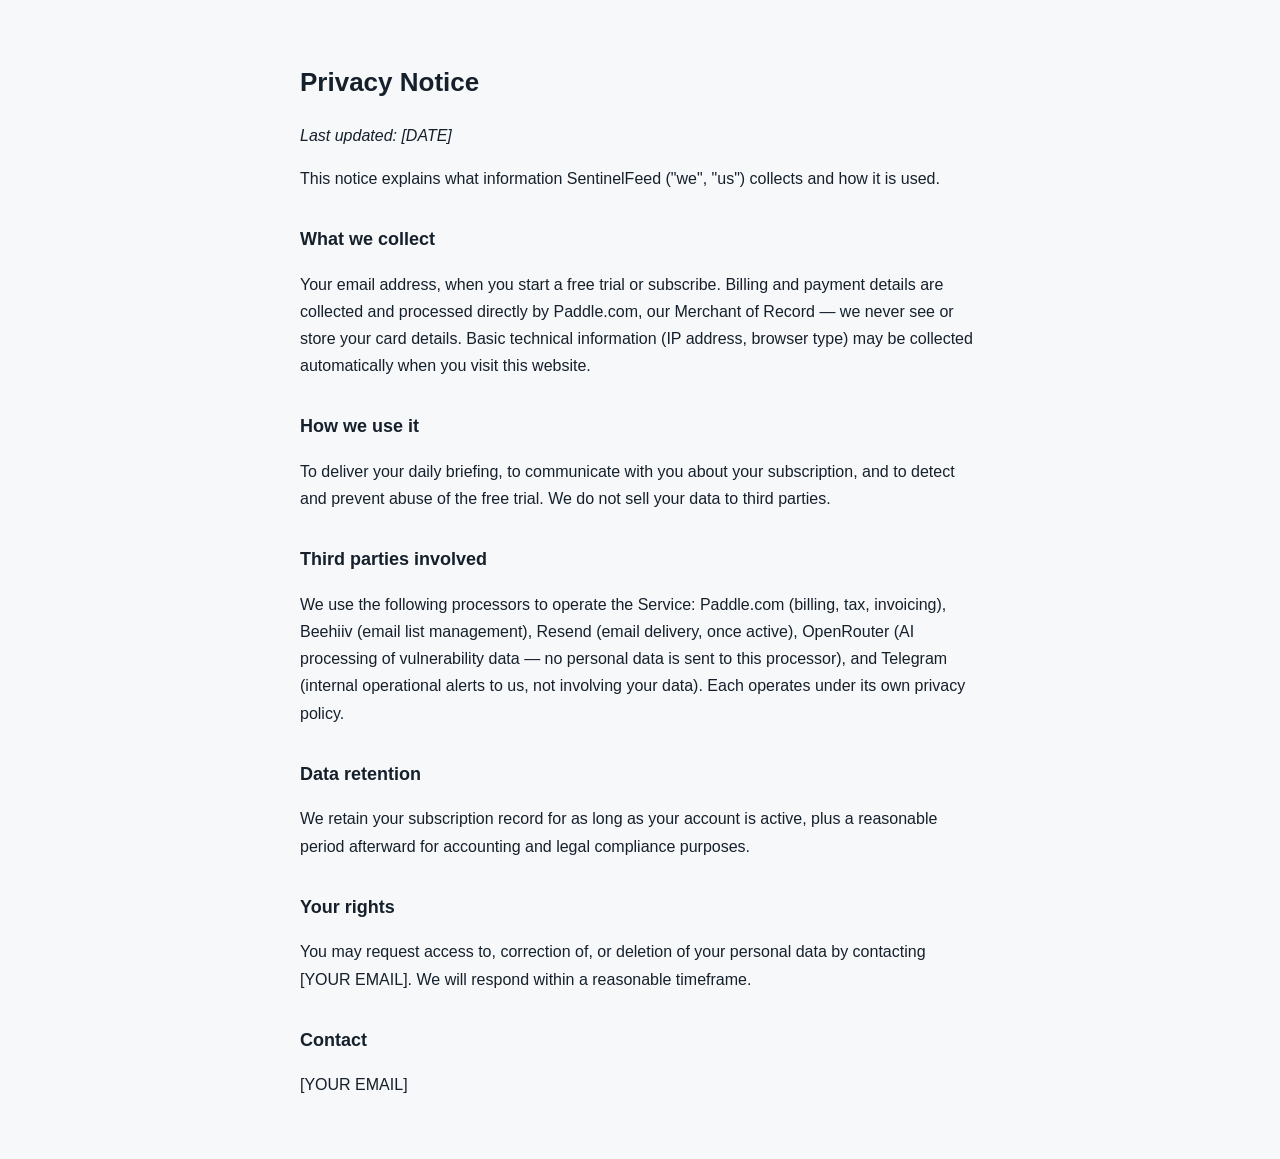
==== privacy.html @ 5632d285 "Add files via upload" ====
<!DOCTYPE html>
<html lang="en">
<head>
<meta charset="UTF-8">
<meta name="viewport" content="width=device-width, initial-scale=1.0">
<title>Privacy Notice — SentinelFeed</title>
<style>
  body { max-width: 680px; margin: 60px auto; padding: 0 24px; font-family: -apple-system, sans-serif; line-height: 1.7; color: #16202B; background: #F7F8FA; }
  h1 { font-size: 26px; }
  h2 { font-size: 18px; margin-top: 32px; }
</style>
</head>
<body>
<h1>Privacy Notice</h1>
<p><em>Last updated: [DATE]</em></p>

<p>This notice explains what information SentinelFeed ("we", "us") collects and how it is used.</p>

<h2>What we collect</h2>
<p>Your email address, when you start a free trial or subscribe. Billing and payment details are collected and processed directly by Paddle.com, our Merchant of Record — we never see or store your card details. Basic technical information (IP address, browser type) may be collected automatically when you visit this website.</p>

<h2>How we use it</h2>
<p>To deliver your daily briefing, to communicate with you about your subscription, and to detect and prevent abuse of the free trial. We do not sell your data to third parties.</p>

<h2>Third parties involved</h2>
<p>We use the following processors to operate the Service: Paddle.com (billing, tax, invoicing), Beehiiv (email list management), Resend (email delivery, once active), OpenRouter (AI processing of vulnerability data — no personal data is sent to this processor), and Telegram (internal operational alerts to us, not involving your data). Each operates under its own privacy policy.</p>

<h2>Data retention</h2>
<p>We retain your subscription record for as long as your account is active, plus a reasonable period afterward for accounting and legal compliance purposes.</p>

<h2>Your rights</h2>
<p>You may request access to, correction of, or deletion of your personal data by contacting [YOUR EMAIL]. We will respond within a reasonable timeframe.</p>

<h2>Contact</h2>
<p>[YOUR EMAIL]</p>
</body>
</html>
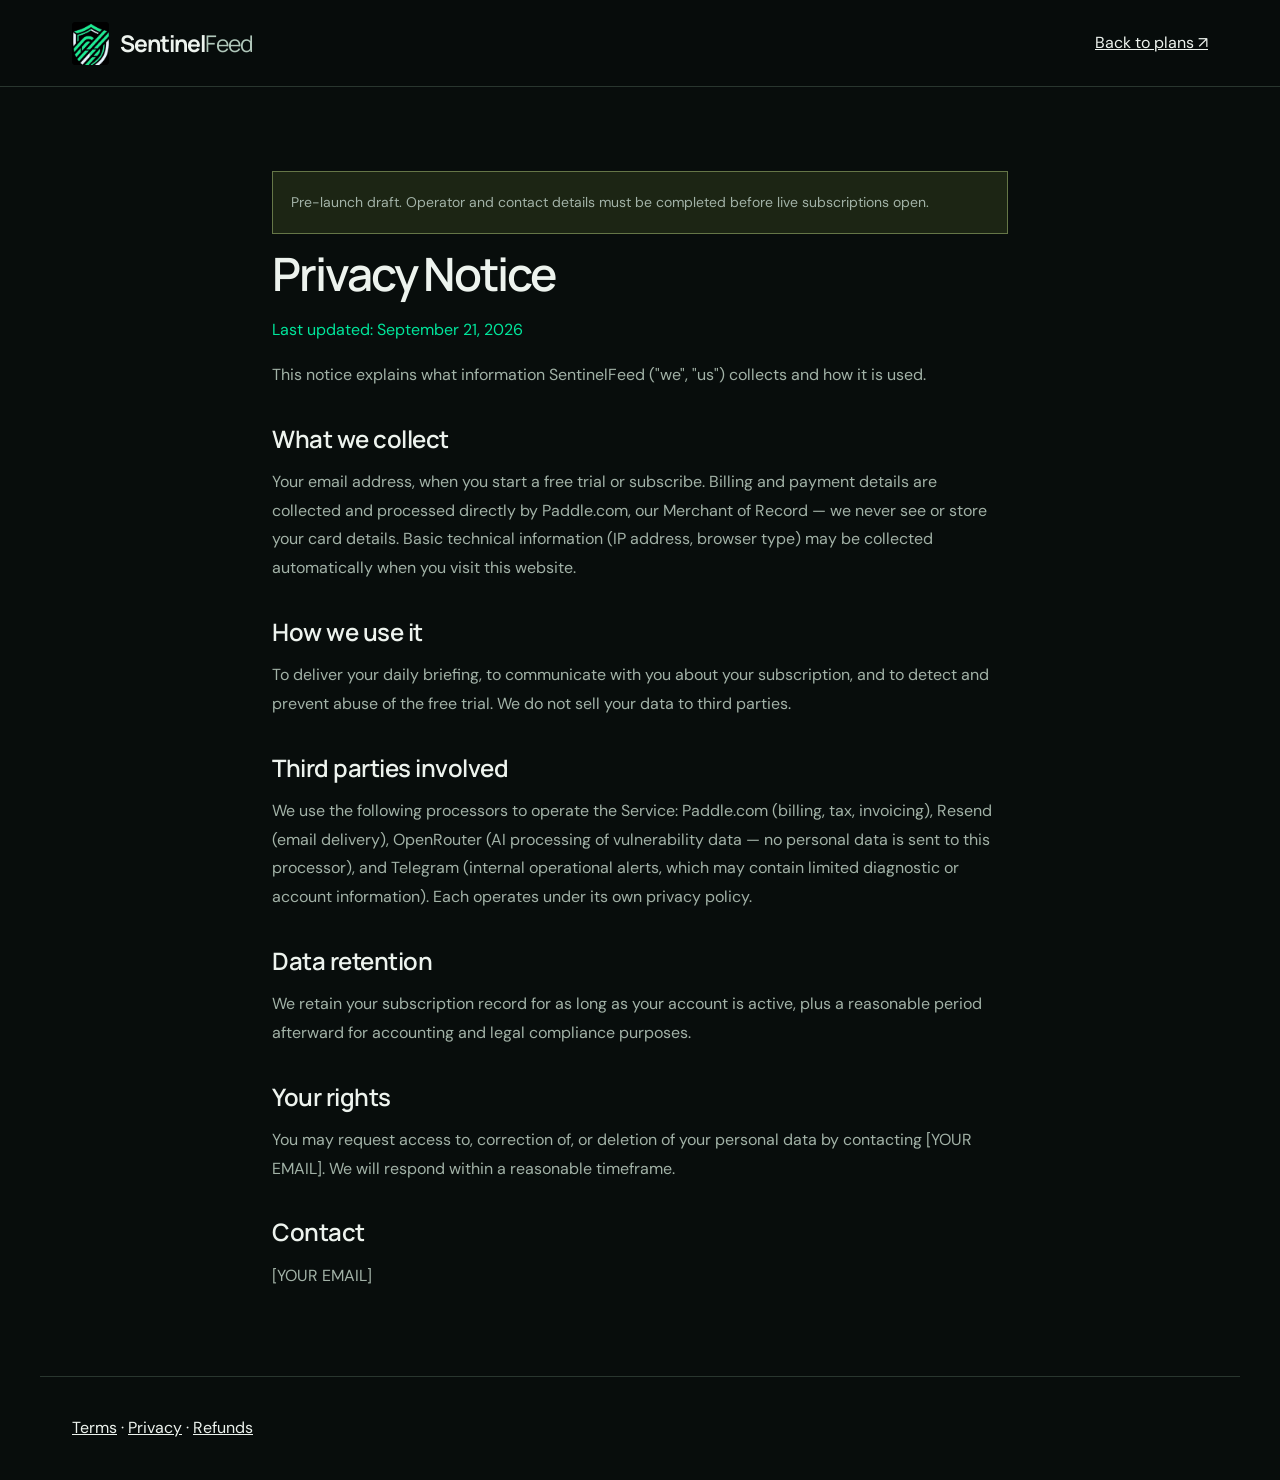
==== commit 77f2fb11: "feat: redesign SentinelFeed with supplied branding and transparent purchase flow" ====
--- a/privacy.html
+++ b/privacy.html
@@ -4,15 +4,11 @@
 <meta charset="UTF-8">
 <meta name="viewport" content="width=device-width, initial-scale=1.0">
 <title>Privacy Notice — SentinelFeed</title>
-<style>
-  body { max-width: 680px; margin: 60px auto; padding: 0 24px; font-family: -apple-system, sans-serif; line-height: 1.7; color: #16202B; background: #F7F8FA; }
-  h1 { font-size: 26px; }
-  h2 { font-size: 18px; margin-top: 32px; }
-</style>
+<link rel="stylesheet" href="styles.css">
 </head>
-<body>
+<body><header class="navigation"><div class="wrap nav-inner"><a class="brand" href="./"><span class="brand-icon"><img src="assets/logo-original.jpg" alt=""></span>Sentinel<span>Feed</span></a><a href="./#pricing">Back to plans ↗</a></div></header><main class="wrap legal"><p class="notice">Pre-launch draft. Operator and contact details must be completed before live subscriptions open.</p>
 <h1>Privacy Notice</h1>
-<p><em>Last updated: [DATE]</em></p>
+<p><em>Last updated: September 21, 2026</em></p>
 
 <p>This notice explains what information SentinelFeed ("we", "us") collects and how it is used.</p>
 
@@ -23,7 +19,7 @@
 <p>To deliver your daily briefing, to communicate with you about your subscription, and to detect and prevent abuse of the free trial. We do not sell your data to third parties.</p>
 
 <h2>Third parties involved</h2>
-<p>We use the following processors to operate the Service: Paddle.com (billing, tax, invoicing), Beehiiv (email list management), Resend (email delivery, once active), OpenRouter (AI processing of vulnerability data — no personal data is sent to this processor), and Telegram (internal operational alerts to us, not involving your data). Each operates under its own privacy policy.</p>
+<p>We use the following processors to operate the Service: Paddle.com (billing, tax, invoicing), Resend (email delivery), OpenRouter (AI processing of vulnerability data — no personal data is sent to this processor), and Telegram (internal operational alerts, which may contain limited diagnostic or account information). Each operates under its own privacy policy.</p>
 
 <h2>Data retention</h2>
 <p>We retain your subscription record for as long as your account is active, plus a reasonable period afterward for accounting and legal compliance purposes.</p>
@@ -33,5 +29,5 @@
 
 <h2>Contact</h2>
 <p>[YOUR EMAIL]</p>
-</body>
+</main><footer class="wrap"><nav aria-label="Legal pages"><a href="terms.html">Terms</a> · <a href="privacy.html">Privacy</a> · <a href="refund.html">Refunds</a></nav></footer></body>
 </html>
--- a/styles.css
+++ b/styles.css
@@ -0,0 +1,5 @@
+@import url('https://fonts.googleapis.com/css2?family=DM+Sans:wght@400;450;500;600;650;700&family=Manrope:wght@400;500;600;650;700;800&display=swap');
+:root{--bg:#080d0c;--panel:#101916;--line:#29362f;--ink:#edf3ee;--muted:#a2b2a7;--accent:#00e59b;--max:1200px;color-scheme:dark}*{box-sizing:border-box}html{scroll-behavior:smooth;scroll-padding-top:100px}body{margin:0;background:var(--bg);color:var(--ink);font:16px/1.65 'DM Sans',sans-serif}a{color:inherit}button{font:inherit;cursor:pointer}a,button{touch-action:manipulation}a:focus-visible,button:focus-visible,summary:focus-visible{outline:3px solid var(--accent);outline-offset:5px}.wrap{max-width:var(--max);margin:auto;padding-inline:32px}p{color:var(--muted)}h1,h2,h3{font-family:Manrope,sans-serif;line-height:1.13;letter-spacing:-.045em;margin:0;font-weight:600}h1{font-size:clamp(42px,4.7vw,68px)}h2{font-size:clamp(32px,3.5vw,48px)}h3{font-size:26px}em{font-style:normal;color:var(--accent)}.eyebrow{font:600 10px/1.6 'DM Sans',sans-serif;letter-spacing:.17em;color:var(--accent);margin:0 0 24px}.skip{position:absolute;left:20px;top:-100px;z-index:99;padding:12px;background:var(--accent);color:#001c12}.skip:focus{top:10px}.preview-notice{text-align:center;padding:8px 20px;background:#17271e;color:#c2e1c9;font-size:10px;letter-spacing:.12em}.preview-notice span{letter-spacing:0;margin-left:12px}.navigation{background:#080d0cf2;position:sticky;top:0;z-index:10;border-bottom:1px solid var(--line);backdrop-filter:blur(12px)}.nav-inner{height:86px;display:flex;justify-content:space-between;align-items:center;gap:24px}.brand{display:flex;align-items:center;font:bold 23px Manrope,sans-serif;letter-spacing:-1px;text-decoration:none;gap:0;white-space:nowrap}.brand>span:last-child{font-weight:400;color:#b0c7ba}.brand-icon{display:block;position:relative;overflow:hidden;width:37px;height:43px;background:#000;margin-right:11px;border-radius:4px}.brand-icon img{position:absolute;width:144px;max-width:none;height:81px;left:-53px;top:-15px}.navigation nav{display:flex;gap:30px;align-items:center}.navigation nav>a:not(.button){font-size:13px;text-decoration:none;color:var(--muted)}.button{display:inline-flex;align-items:center;justify-content:center;gap:26px;background:var(--accent);color:#002317;font-weight:700;font-size:14px;line-height:1.4;border:1px solid transparent;border-radius:4px;padding:17px 22px;text-decoration:none;transition:background .2s,transform .2s}.button:hover{background:#59f5bf;transform:translateY(-2px)}.button.small{padding:12px 18px;font-size:12px}.button.secondary{border-color:#3d5347;background:transparent;color:var(--ink)}.button.secondary:hover{background:#1a2c22}.menu-toggle{display:none}.hero{display:grid;grid-template-columns:1.15fr 1fr;gap:70px;padding-block:85px 95px;align-items:center}.hero .eyebrow i,.status-dot,.visual-top i{display:inline-block;width:6px;height:6px;background:var(--accent);border-radius:50%;margin-right:8px}.lead{font-size:17px;max-width:480px;margin:27px 0}.actions{display:flex;gap:24px;align-items:center;margin-top:34px}.text-link{font-size:13px;text-decoration:none;border-bottom:1px solid #5f7266;padding:8px 0;white-space:nowrap}.text-link span{margin-left:15px}.micro{font-size:11px;margin-top:23px}.brief-visual{background:linear-gradient(145deg,#14251c,#0d1511);border:1px solid #355443;border-radius:10px;box-shadow:0 30px 90px #0008;position:relative;overflow:hidden}.visual-top{padding:18px;border-bottom:1px solid #293c30;display:flex;justify-content:space-between;gap:14px;font-size:8px;letter-spacing:.12em;color:#acc5b2}.visual-title{padding:29px 28px 0}.visual-title .eyebrow{font-size:8px;margin-bottom:13px}.visual-title h2{font-size:31px;letter-spacing:-.04em}.wave{height:103px;padding:12px 28px;display:flex;gap:4px;align-items:center}.wave b{height:var(--height);flex:1;background:linear-gradient(#00e59b,#176143);border-radius:5px;min-width:1px}.visual-meta{font-size:8px;letter-spacing:.14em;color:#8fa897;display:flex;justify-content:space-between;margin:0 28px 20px}.signal-row{margin-inline:22px;padding:16px 6px;display:flex;gap:15px;align-items:center;border-top:1px solid var(--line)}.signal-icon{font-size:11px;color:var(--accent);border:1px solid #355b45;border-radius:50%;width:30px;height:30px;display:grid;place-items:center}.signal-row strong{font-size:13px;font-weight:500}.signal-row small{display:block;color:#93a999;font-size:11px}.signal-row>span:last-child{margin-left:auto;color:#739481}.visual-bottom{border-top:1px solid var(--line);padding:16px 26px;font-size:9px;color:#9fb5a6;background:#0a130e}.source-strip{border-block:1px solid var(--line);background:#0c1310}.source-strip>.wrap{display:grid;grid-template-columns:1.3fr 1fr 1fr 1fr;align-items:center;padding-block:28px;gap:32px}.source-strip .eyebrow{font-size:9px;color:#8fa194;margin:0;max-width:160px}.source-strip a{text-decoration:none;font:500 22px Manrope,sans-serif;letter-spacing:-.7px}.source-strip b{color:#c4d3c9;font-weight:800}.source-strip small{display:block;font:10px 'DM Sans',sans-serif;letter-spacing:0;color:#95a69b;margin-top:8px}.section{padding-block:100px}.section-heading{display:flex;justify-content:space-between;gap:70px;align-items:flex-end;margin-bottom:50px}.section-heading>p{font-size:15px;max-width:330px;margin-bottom:0}.features{display:grid;grid-template-columns:repeat(3,1fr);gap:36px}.features article{border-top:1px solid #42644e;padding-top:25px}.feature-number{font-size:9px;color:#a4b9ab;letter-spacing:.13em}.features h3{font-size:23px;margin-top:22px;letter-spacing:-.03em}.features p{font-size:14px}.sample-section,.faq-section{background:#101813;border-block:1px solid var(--line)}.sample-grid{display:grid;grid-template-columns:1fr 1fr;gap:24px}.sample-card,.code-card{border:1px solid #34483b;border-radius:8px;padding:30px;background:#131f17}.card-heading{display:flex;justify-content:space-between;gap:12px;align-items:center;margin-bottom:32px;font-size:10px}.label{font-size:9px;letter-spacing:.09em;color:var(--accent)}.muted{color:#a2b2a7;font-size:11px}.sample-card h3{font-size:30px;line-height:1.25}.sample-card blockquote{font-size:19px;line-height:1.7;margin:24px 0;padding-left:20px;border-left:2px solid var(--accent);color:#d8e7dd}.sample-detail{display:grid;grid-template-columns:92px 1fr;border-top:1px solid var(--line);padding:15px 0;gap:12px}.sample-detail span{font-size:9px;letter-spacing:.08em;color:var(--accent);padding-top:4px}.sample-detail p{font-size:12px;margin:0}.code-card{background:#080f0b}.code-card h3{font-size:26px}.code-card p{font-size:13px}.code-card pre{font:11px/1.8 ui-monospace,SFMono-Regular,monospace;overflow-x:auto;margin-top:25px;color:#c0d1c5;padding-bottom:12px}.code-card code span{color:var(--accent)}.code-card small{font-size:10px;color:#a2b2a7}.plans{display:grid;grid-template-columns:repeat(3,1fr);gap:16px;margin-top:75px}.plan{padding:32px 26px;border:1px solid #334539;border-radius:7px;background:#0e1711;position:relative;display:flex;flex-direction:column}.plan .eyebrow{font-size:8px;letter-spacing:.1em;color:#a4b9ab;margin-bottom:17px}.plan h3{font-size:29px}.plan-intro{font-size:12px;min-height:40px;margin-bottom:0}.price{font-family:Manrope,sans-serif;font-weight:600;letter-spacing:-2px;font-size:47px;color:#edf3ee;margin:23px 0}.price span{font:12px 'DM Sans',sans-serif;letter-spacing:0;color:var(--muted)}.plan .button{width:100%;font-size:12px;justify-content:space-between;gap:8px}.plan ul{list-style:none;padding:25px 0 18px;margin:0;font-size:12px}.plan li{margin:13px 0;color:#c1d0c6;padding-left:20px;position:relative}.plan li:before{content:'✓';color:var(--accent);position:absolute;left:0}.plan-foot{font-size:10px;border-top:1px solid var(--line);padding-top:18px;margin-top:auto}.featured{border-color:var(--accent);background:#11271b}.plan-ribbon{position:absolute;top:-30px;left:-1px;right:-1px;background:var(--accent);color:#00311e;text-align:center;font-size:8px;font-weight:700;letter-spacing:.06em;padding:8px;border-radius:6px 6px 0 0}.billing-note{font-size:11px;text-align:center;margin:25px 0 0}#checkout-status:not(:empty),.notice{border:1px solid #657647;padding:18px;background:#1c2514;font-size:14px}.faq-layout{display:grid;grid-template-columns:.85fr 1.15fr;gap:80px}.faq-layout>div>p:last-child{font-size:14px}.faq details{border-bottom:1px solid #354b3b}.faq summary{list-style:none;cursor:pointer;font-weight:500;padding:21px 32px 21px 0;font-size:14px;position:relative}.faq summary::-webkit-details-marker{display:none}.faq summary:after{content:'+';position:absolute;right:3px;color:var(--accent)}.faq details[open] summary:after{content:'−'}.faq details p{font-size:13px;padding-right:20px;margin-top:0}.closing{text-align:center;padding-block:100px}.closing h2{font-size:clamp(38px,4.6vw,64px);margin-bottom:34px}.closing .eyebrow{font-size:9px}footer{border-top:1px solid var(--line);padding-block:38px!important}.footer-top{display:flex;align-items:center;gap:25px}.footer-top>p{font-size:11px}.footer-top nav{margin-left:auto;display:flex;gap:24px;font-size:12px}.footer-top nav a{text-decoration:none}.footer-bottom{display:flex;justify-content:space-between;gap:32px;margin-top:30px;padding-top:20px;border-top:1px solid var(--line);font-size:10px}.footer-bottom p{margin:0}.legal{max-width:800px;padding-block:70px}.legal h1{font-size:46px}.legal h2{font-size:24px;letter-spacing:-.02em;margin-top:35px}.legal p{line-height:1.8}.legal a{color:var(--accent)}
+@media(max-width:1000px){.hero{gap:35px}.nav-inner{gap:12px}.navigation nav{gap:18px}.hero h1{font-size:48px}.actions{gap:15px}.source-strip>.wrap{gap:20px}.plan{padding:26px 18px}.section-heading{gap:35px}}
+@media(max-width:760px){.wrap{padding-inline:22px}.preview-notice{font-size:8px}.preview-notice span{display:block;margin:2px 0 0}.nav-inner{height:74px}.brand{font-size:21px}.menu-toggle{display:flex;gap:12px;background:none;border:1px solid #3d5347;color:var(--ink);padding:8px 12px;border-radius:4px;font-size:12px}.navigation nav{display:none;position:absolute;top:74px;left:0;right:0;padding:24px;background:#101c14;border-bottom:1px solid #37533f;flex-direction:column;align-items:stretch;gap:22px}.navigation nav.open{display:flex}.hero{grid-template-columns:1fr;padding-block:48px 55px;gap:45px}.hero h1{font-size:clamp(37px,8.3vw,57px)}.lead{font-size:16px}.hero .eyebrow{font-size:9px}.actions{flex-wrap:wrap}.micro{font-size:10px}.brief-visual{max-width:500px;width:100%;margin:auto}.source-strip>.wrap{grid-template-columns:repeat(3,1fr);gap:16px}.source-strip .eyebrow{grid-column:1/-1;max-width:none}.source-strip a{font-size:17px}.source-strip small{font-size:9px;line-height:1.5}.section{padding-block:60px}.section-heading{display:block;margin-bottom:30px}.section-heading>p{max-width:100%;margin-top:24px}.features,.sample-grid,.plans,.faq-layout{grid-template-columns:1fr}.features{gap:25px}.sample-card,.code-card{padding:24px}.sample-card blockquote{font-size:17px}.plans{gap:50px;margin-top:35px}.plan{padding:28px}.plan-intro{min-height:0}.faq-layout{gap:25px}.closing{padding-block:65px}.footer-top{flex-wrap:wrap;gap:15px}.footer-top nav{margin-left:0;width:100%;margin-top:10px}.footer-bottom{flex-direction:column;gap:15px}.code-card pre{font-size:10px}.legal h1{font-size:36px}}
+@media(prefers-reduced-motion:reduce){html{scroll-behavior:auto}*{transition:none!important}}
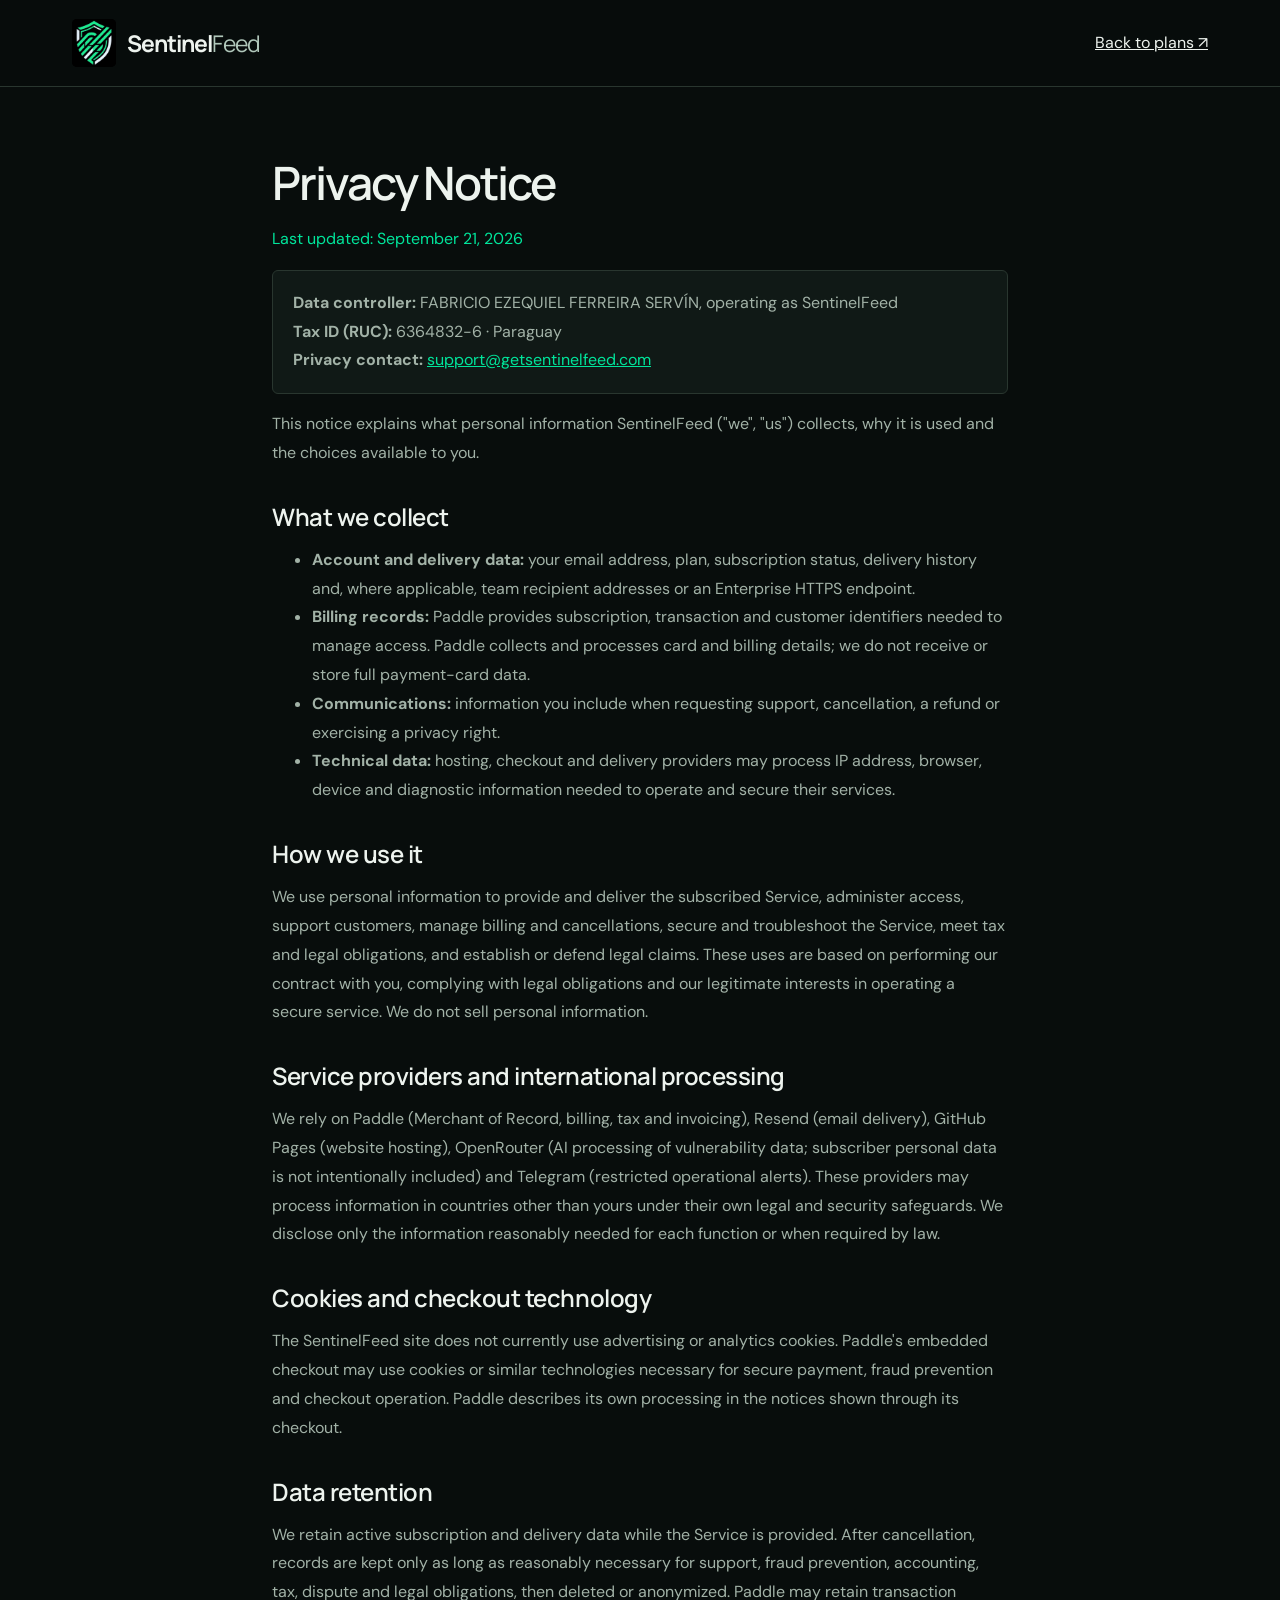
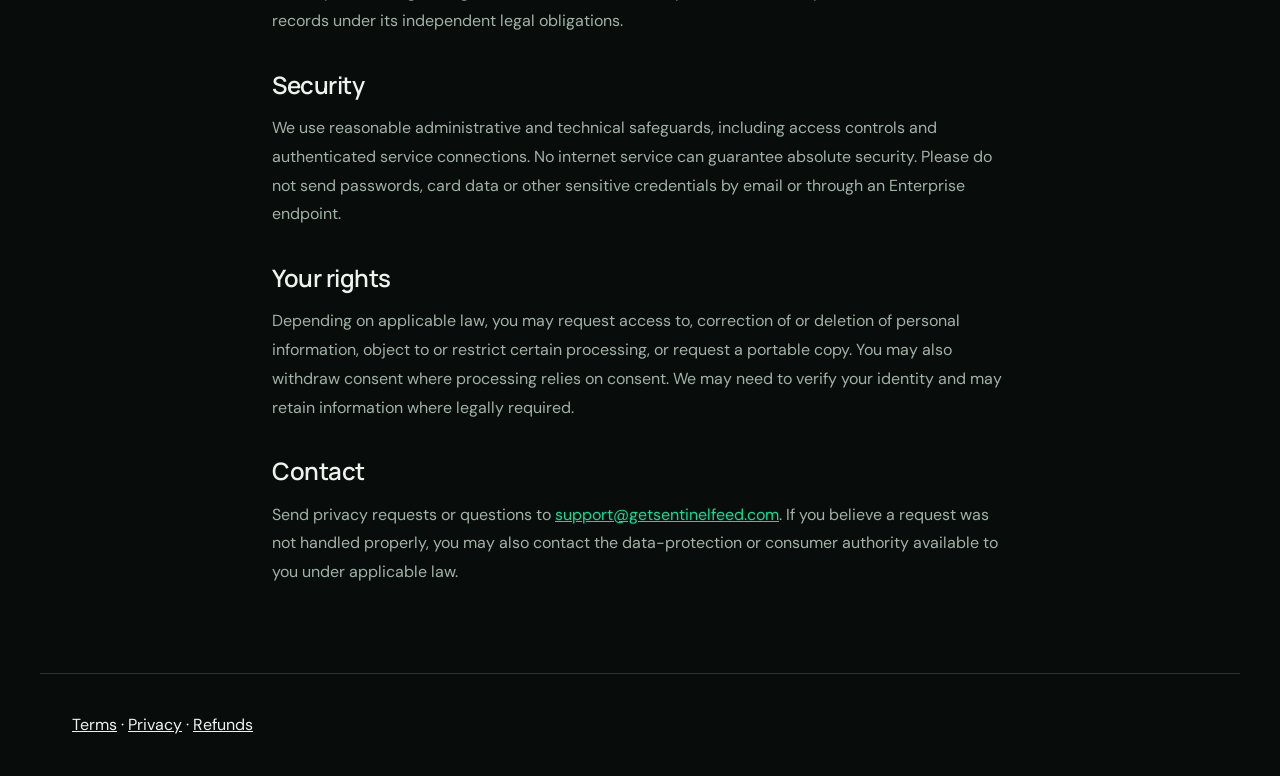
==== commit dcd63d37: "feat: publish complete legal policies for Paddle review" ====
--- a/privacy.html
+++ b/privacy.html
@@ -1,33 +1,41 @@
-<!DOCTYPE html>
+<!doctype html>
 <html lang="en">
 <head>
-<meta charset="UTF-8">
-<meta name="viewport" content="width=device-width, initial-scale=1.0">
+<meta charset="utf-8"><meta name="viewport" content="width=device-width,initial-scale=1">
 <title>Privacy Notice — SentinelFeed</title>
-<link rel="stylesheet" href="styles.css">
+<meta name="description" content="How SentinelFeed collects, uses and protects subscriber information.">
+<link rel="canonical" href="https://getsentinelfeed.com/privacy.html">
+<link rel="icon" href="assets/logo-original.jpg" type="image/jpeg"><link rel="stylesheet" href="styles.css">
 </head>
-<body><header class="navigation"><div class="wrap nav-inner"><a class="brand" href="./"><span class="brand-icon"><img src="assets/logo-original.jpg" alt=""></span>Sentinel<span>Feed</span></a><a href="./#pricing">Back to plans ↗</a></div></header><main class="wrap legal"><p class="notice">Pre-launch draft. Operator and contact details must be completed before live subscriptions open.</p>
+<body><header class="navigation"><div class="wrap nav-inner"><a class="brand" href="./"><span class="brand-icon"><img src="assets/logo-original.jpg" alt=""></span>Sentinel<span>Feed</span></a><a href="./#pricing">Back to plans ↗</a></div></header>
+<main class="wrap legal">
 <h1>Privacy Notice</h1>
 <p><em>Last updated: September 21, 2026</em></p>
-
-<p>This notice explains what information SentinelFeed ("we", "us") collects and how it is used.</p>
+<p class="legal-meta"><strong>Data controller:</strong> FABRICIO EZEQUIEL FERREIRA SERVÍN, operating as SentinelFeed<br><strong>Tax ID (RUC):</strong> 6364832-6 · Paraguay<br><strong>Privacy contact:</strong> <a href="mailto:support@getsentinelfeed.com">support@getsentinelfeed.com</a></p>
+<p>This notice explains what personal information SentinelFeed ("we", "us") collects, why it is used and the choices available to you.</p>
 
 <h2>What we collect</h2>
-<p>Your email address, when you start a free trial or subscribe. Billing and payment details are collected and processed directly by Paddle.com, our Merchant of Record — we never see or store your card details. Basic technical information (IP address, browser type) may be collected automatically when you visit this website.</p>
+<ul><li><strong>Account and delivery data:</strong> your email address, plan, subscription status, delivery history and, where applicable, team recipient addresses or an Enterprise HTTPS endpoint.</li><li><strong>Billing records:</strong> Paddle provides subscription, transaction and customer identifiers needed to manage access. Paddle collects and processes card and billing details; we do not receive or store full payment-card data.</li><li><strong>Communications:</strong> information you include when requesting support, cancellation, a refund or exercising a privacy right.</li><li><strong>Technical data:</strong> hosting, checkout and delivery providers may process IP address, browser, device and diagnostic information needed to operate and secure their services.</li></ul>
 
 <h2>How we use it</h2>
-<p>To deliver your daily briefing, to communicate with you about your subscription, and to detect and prevent abuse of the free trial. We do not sell your data to third parties.</p>
+<p>We use personal information to provide and deliver the subscribed Service, administer access, support customers, manage billing and cancellations, secure and troubleshoot the Service, meet tax and legal obligations, and establish or defend legal claims. These uses are based on performing our contract with you, complying with legal obligations and our legitimate interests in operating a secure service. We do not sell personal information.</p>
 
-<h2>Third parties involved</h2>
-<p>We use the following processors to operate the Service: Paddle.com (billing, tax, invoicing), Resend (email delivery), OpenRouter (AI processing of vulnerability data — no personal data is sent to this processor), and Telegram (internal operational alerts, which may contain limited diagnostic or account information). Each operates under its own privacy policy.</p>
+<h2>Service providers and international processing</h2>
+<p>We rely on Paddle (Merchant of Record, billing, tax and invoicing), Resend (email delivery), GitHub Pages (website hosting), OpenRouter (AI processing of vulnerability data; subscriber personal data is not intentionally included) and Telegram (restricted operational alerts). These providers may process information in countries other than yours under their own legal and security safeguards. We disclose only the information reasonably needed for each function or when required by law.</p>
+
+<h2>Cookies and checkout technology</h2>
+<p>The SentinelFeed site does not currently use advertising or analytics cookies. Paddle's embedded checkout may use cookies or similar technologies necessary for secure payment, fraud prevention and checkout operation. Paddle describes its own processing in the notices shown through its checkout.</p>
 
 <h2>Data retention</h2>
-<p>We retain your subscription record for as long as your account is active, plus a reasonable period afterward for accounting and legal compliance purposes.</p>
+<p>We retain active subscription and delivery data while the Service is provided. After cancellation, records are kept only as long as reasonably necessary for support, fraud prevention, accounting, tax, dispute and legal obligations, then deleted or anonymized. Paddle may retain transaction records under its independent legal obligations.</p>
+
+<h2>Security</h2>
+<p>We use reasonable administrative and technical safeguards, including access controls and authenticated service connections. No internet service can guarantee absolute security. Please do not send passwords, card data or other sensitive credentials by email or through an Enterprise endpoint.</p>
 
 <h2>Your rights</h2>
-<p>You may request access to, correction of, or deletion of your personal data by contacting [YOUR EMAIL]. We will respond within a reasonable timeframe.</p>
+<p>Depending on applicable law, you may request access to, correction of or deletion of personal information, object to or restrict certain processing, or request a portable copy. You may also withdraw consent where processing relies on consent. We may need to verify your identity and may retain information where legally required.</p>
 
 <h2>Contact</h2>
-<p>[YOUR EMAIL]</p>
+<p>Send privacy requests or questions to <a href="mailto:support@getsentinelfeed.com">support@getsentinelfeed.com</a>. If you believe a request was not handled properly, you may also contact the data-protection or consumer authority available to you under applicable law.</p>
 </main><footer class="wrap"><nav aria-label="Legal pages"><a href="terms.html">Terms</a> · <a href="privacy.html">Privacy</a> · <a href="refund.html">Refunds</a></nav></footer></body>
 </html>
--- a/styles.css
+++ b/styles.css
@@ -3,3 +3,9 @@
 @media(max-width:1000px){.hero{gap:35px}.nav-inner{gap:12px}.navigation nav{gap:18px}.hero h1{font-size:48px}.actions{gap:15px}.source-strip>.wrap{gap:20px}.plan{padding:26px 18px}.section-heading{gap:35px}}
 @media(max-width:760px){.wrap{padding-inline:22px}.preview-notice{font-size:8px}.preview-notice span{display:block;margin:2px 0 0}.nav-inner{height:74px}.brand{font-size:21px}.menu-toggle{display:flex;gap:12px;background:none;border:1px solid #3d5347;color:var(--ink);padding:8px 12px;border-radius:4px;font-size:12px}.navigation nav{display:none;position:absolute;top:74px;left:0;right:0;padding:24px;background:#101c14;border-bottom:1px solid #37533f;flex-direction:column;align-items:stretch;gap:22px}.navigation nav.open{display:flex}.hero{grid-template-columns:1fr;padding-block:48px 55px;gap:45px}.hero h1{font-size:clamp(37px,8.3vw,57px)}.lead{font-size:16px}.hero .eyebrow{font-size:9px}.actions{flex-wrap:wrap}.micro{font-size:10px}.brief-visual{max-width:500px;width:100%;margin:auto}.source-strip>.wrap{grid-template-columns:repeat(3,1fr);gap:16px}.source-strip .eyebrow{grid-column:1/-1;max-width:none}.source-strip a{font-size:17px}.source-strip small{font-size:9px;line-height:1.5}.section{padding-block:60px}.section-heading{display:block;margin-bottom:30px}.section-heading>p{max-width:100%;margin-top:24px}.features,.sample-grid,.plans,.faq-layout{grid-template-columns:1fr}.features{gap:25px}.sample-card,.code-card{padding:24px}.sample-card blockquote{font-size:17px}.plans{gap:50px;margin-top:35px}.plan{padding:28px}.plan-intro{min-height:0}.faq-layout{gap:25px}.closing{padding-block:65px}.footer-top{flex-wrap:wrap;gap:15px}.footer-top nav{margin-left:0;width:100%;margin-top:10px}.footer-bottom{flex-direction:column;gap:15px}.code-card pre{font-size:10px}.legal h1{font-size:36px}}
 @media(prefers-reduced-motion:reduce){html{scroll-behavior:auto}*{transition:none!important}}
+
+/* The source image includes a wide black canvas; these values center its shield in a consistent frame. */
+.brand-icon{width:44px;height:48px;border-radius:5px;flex:0 0 auto}
+.brand-icon img{width:140px;height:auto;left:-48px;top:-14px}
+.legal p,.legal li{line-height:1.8;color:var(--muted)}
+.legal-meta{padding:18px 20px;border:1px solid var(--line);border-radius:6px;background:var(--panel)}
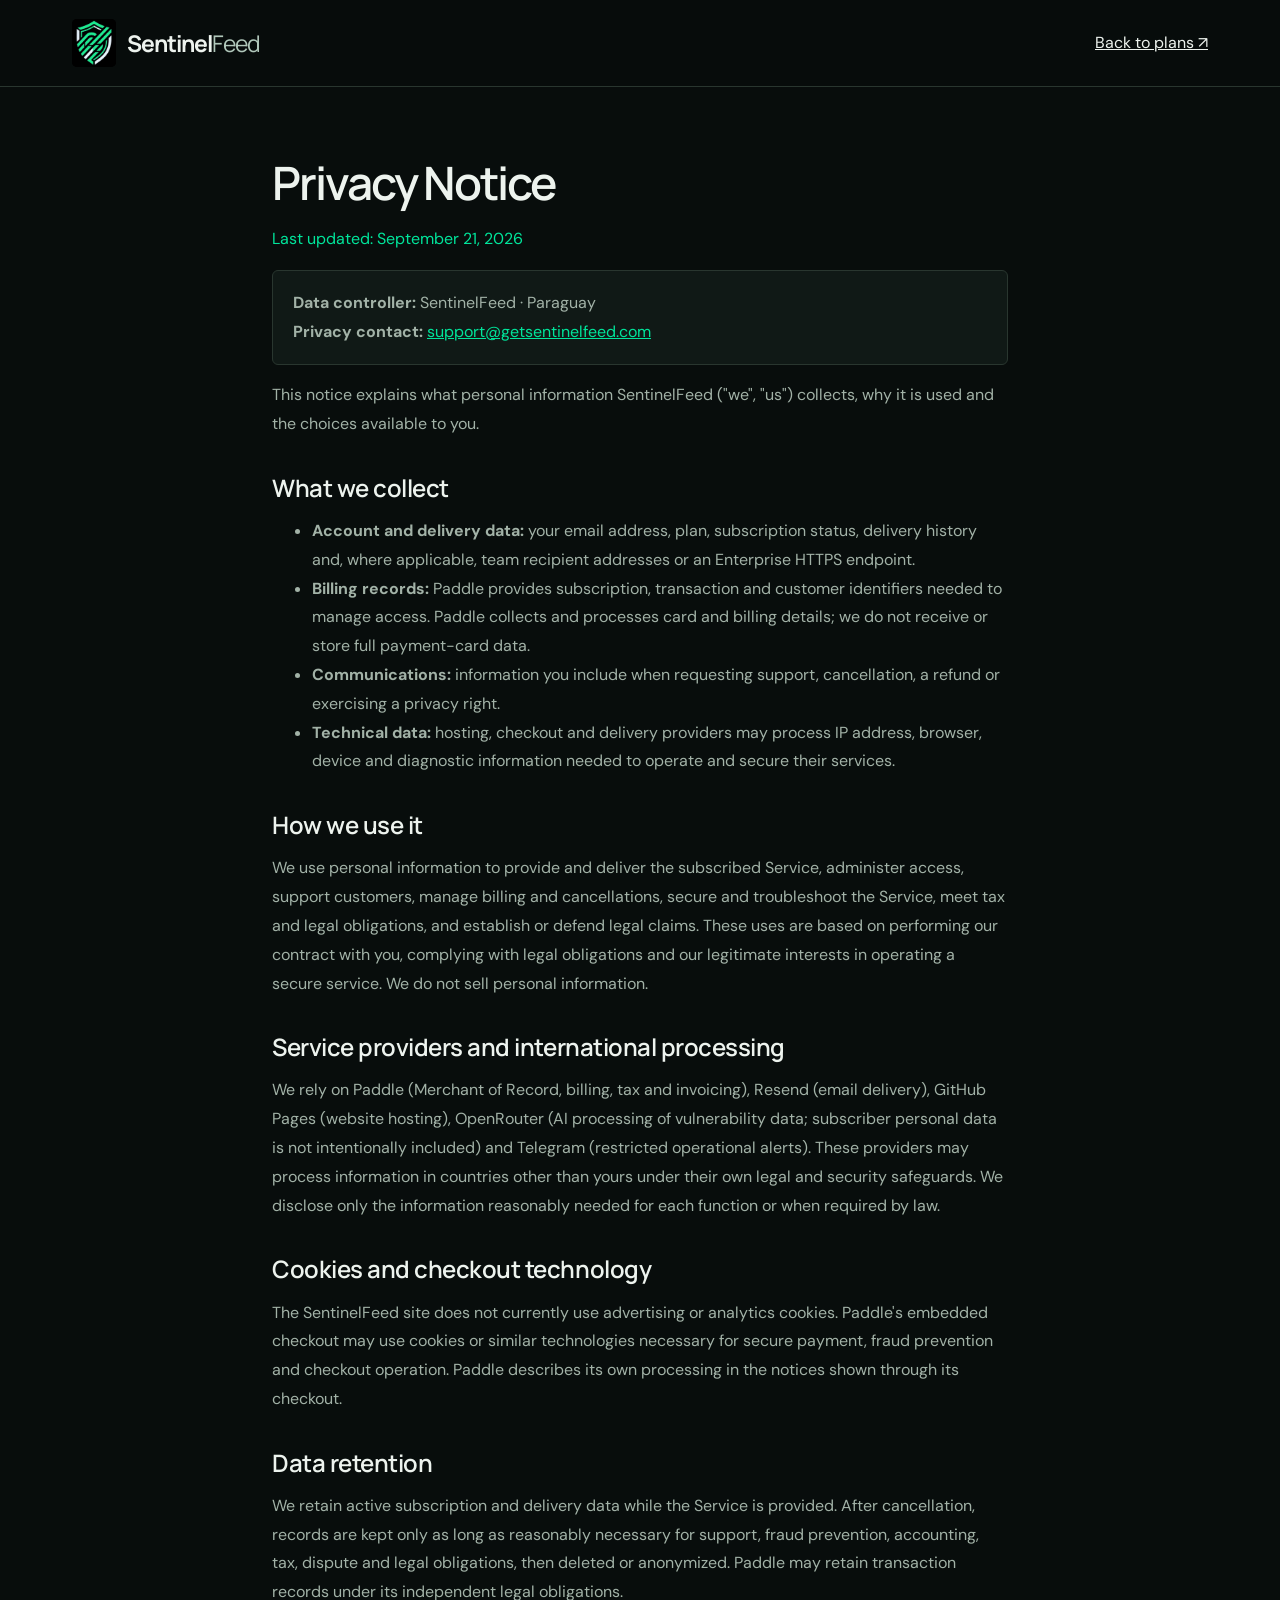
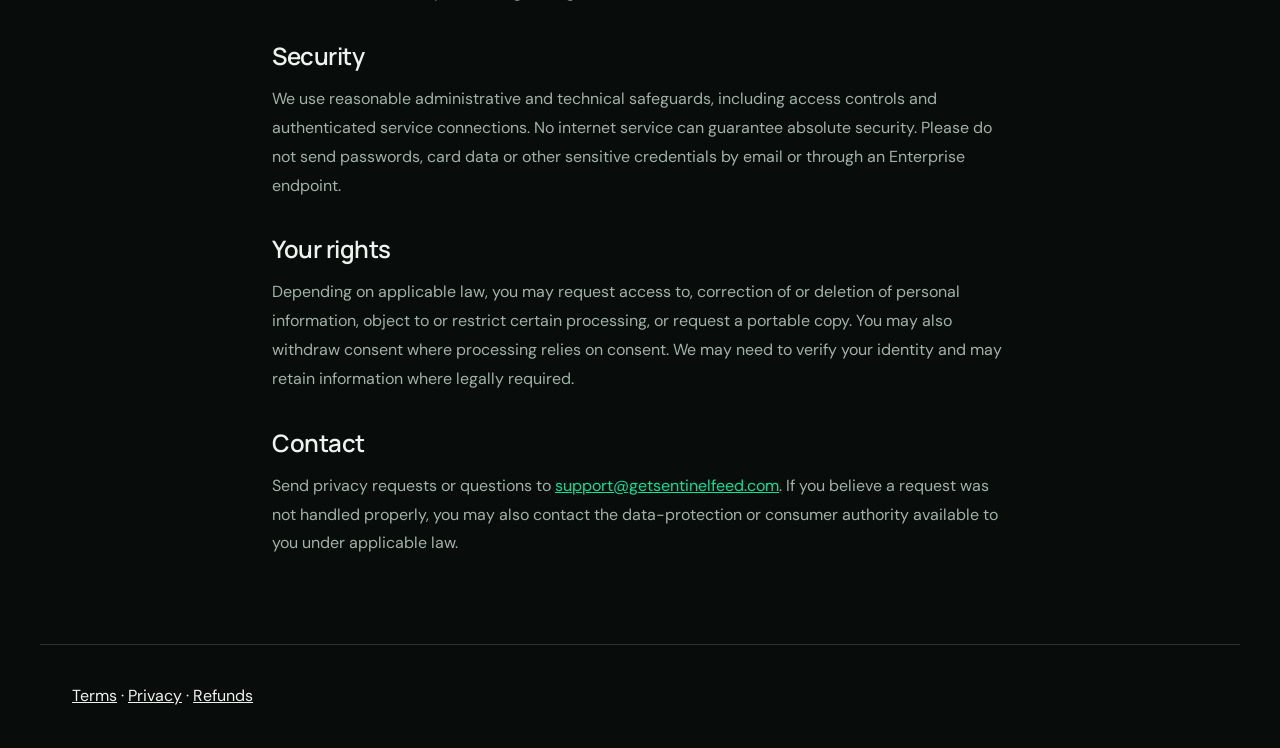
==== commit 65c9542e: "privacy: limit legal identity exposure" ====
--- a/privacy.html
+++ b/privacy.html
@@ -4,6 +4,7 @@
 <meta charset="utf-8"><meta name="viewport" content="width=device-width,initial-scale=1">
 <title>Privacy Notice — SentinelFeed</title>
 <meta name="description" content="How SentinelFeed collects, uses and protects subscriber information.">
+<meta name="robots" content="noindex">
 <link rel="canonical" href="https://getsentinelfeed.com/privacy.html">
 <link rel="icon" href="assets/logo-original.jpg" type="image/jpeg"><link rel="stylesheet" href="styles.css">
 </head>
@@ -11,7 +12,7 @@
 <main class="wrap legal">
 <h1>Privacy Notice</h1>
 <p><em>Last updated: September 21, 2026</em></p>
-<p class="legal-meta"><strong>Data controller:</strong> FABRICIO EZEQUIEL FERREIRA SERVÍN, operating as SentinelFeed<br><strong>Tax ID (RUC):</strong> 6364832-6 · Paraguay<br><strong>Privacy contact:</strong> <a href="mailto:support@getsentinelfeed.com">support@getsentinelfeed.com</a></p>
+<p class="legal-meta"><strong>Data controller:</strong> SentinelFeed · Paraguay<br><strong>Privacy contact:</strong> <a href="mailto:support@getsentinelfeed.com">support@getsentinelfeed.com</a></p>
 <p>This notice explains what personal information SentinelFeed ("we", "us") collects, why it is used and the choices available to you.</p>
 
 <h2>What we collect</h2>
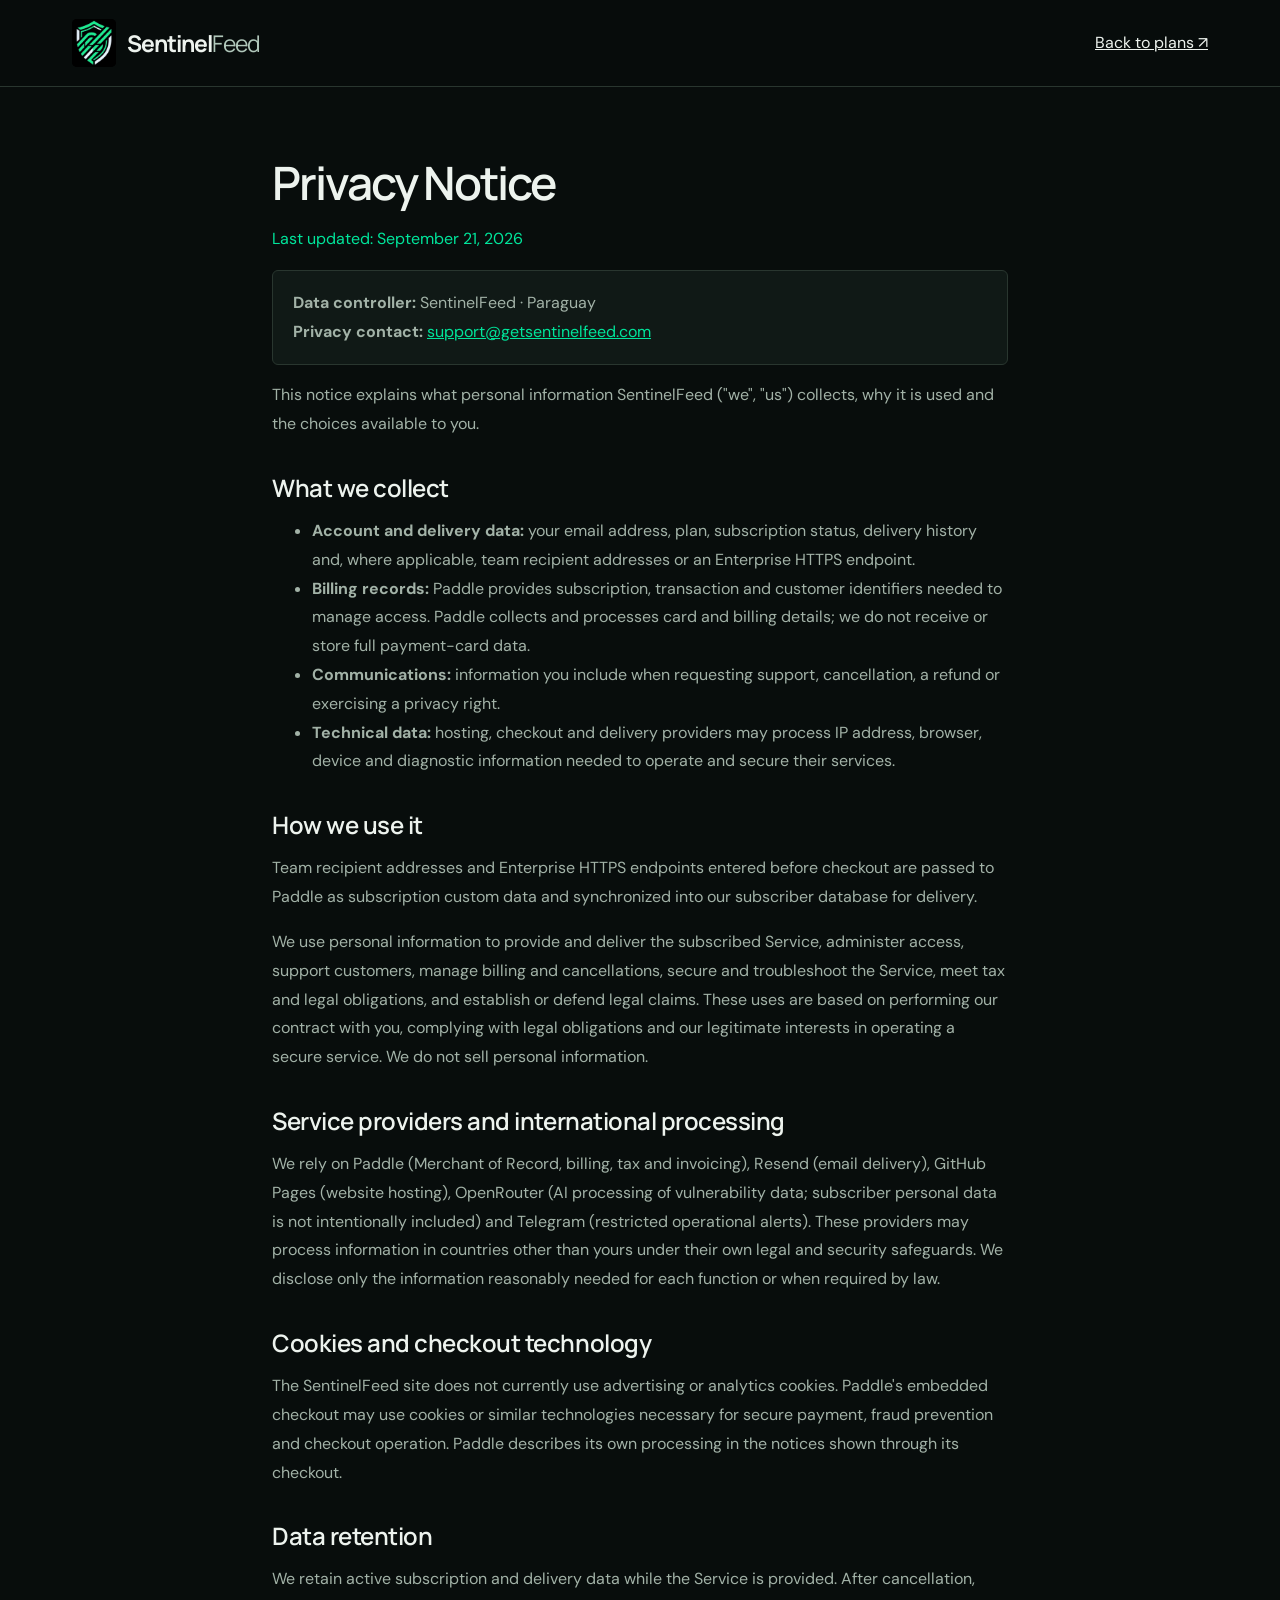
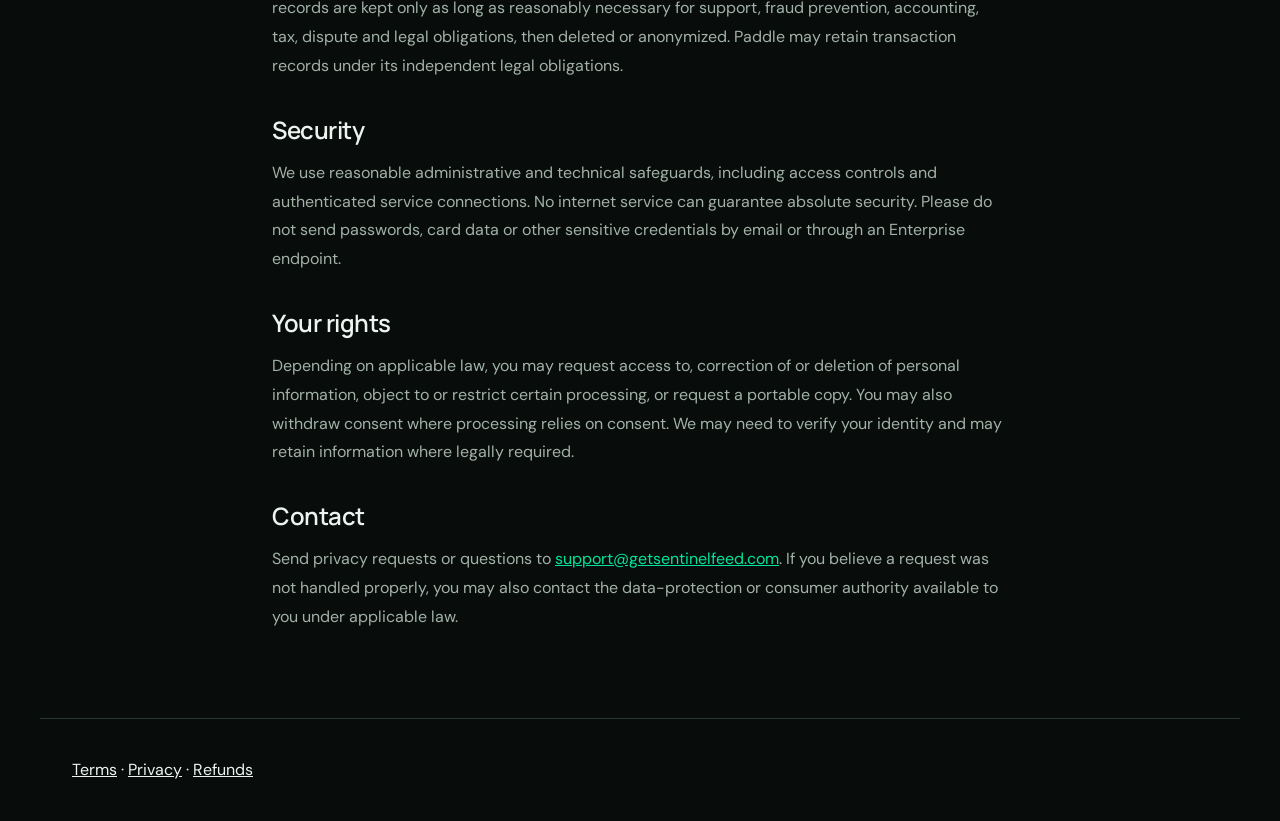
==== commit 6555761e: "feat: capture Teams recipients and Enterprise endpoint at live checkout" ====
--- a/privacy.html
+++ b/privacy.html
@@ -19,6 +19,7 @@
 <ul><li><strong>Account and delivery data:</strong> your email address, plan, subscription status, delivery history and, where applicable, team recipient addresses or an Enterprise HTTPS endpoint.</li><li><strong>Billing records:</strong> Paddle provides subscription, transaction and customer identifiers needed to manage access. Paddle collects and processes card and billing details; we do not receive or store full payment-card data.</li><li><strong>Communications:</strong> information you include when requesting support, cancellation, a refund or exercising a privacy right.</li><li><strong>Technical data:</strong> hosting, checkout and delivery providers may process IP address, browser, device and diagnostic information needed to operate and secure their services.</li></ul>
 
 <h2>How we use it</h2>
+<p>Team recipient addresses and Enterprise HTTPS endpoints entered before checkout are passed to Paddle as subscription custom data and synchronized into our subscriber database for delivery.</p>
 <p>We use personal information to provide and deliver the subscribed Service, administer access, support customers, manage billing and cancellations, secure and troubleshoot the Service, meet tax and legal obligations, and establish or defend legal claims. These uses are based on performing our contract with you, complying with legal obligations and our legitimate interests in operating a secure service. We do not sell personal information.</p>
 
 <h2>Service providers and international processing</h2>
--- a/styles.css
+++ b/styles.css
@@ -1,7 +1,7 @@
 @import url('https://fonts.googleapis.com/css2?family=DM+Sans:wght@400;450;500;600;650;700&family=Manrope:wght@400;500;600;650;700;800&display=swap');
-:root{--bg:#080d0c;--panel:#101916;--line:#29362f;--ink:#edf3ee;--muted:#a2b2a7;--accent:#00e59b;--max:1200px;color-scheme:dark}*{box-sizing:border-box}html{scroll-behavior:smooth;scroll-padding-top:100px}body{margin:0;background:var(--bg);color:var(--ink);font:16px/1.65 'DM Sans',sans-serif}a{color:inherit}button{font:inherit;cursor:pointer}a,button{touch-action:manipulation}a:focus-visible,button:focus-visible,summary:focus-visible{outline:3px solid var(--accent);outline-offset:5px}.wrap{max-width:var(--max);margin:auto;padding-inline:32px}p{color:var(--muted)}h1,h2,h3{font-family:Manrope,sans-serif;line-height:1.13;letter-spacing:-.045em;margin:0;font-weight:600}h1{font-size:clamp(42px,4.7vw,68px)}h2{font-size:clamp(32px,3.5vw,48px)}h3{font-size:26px}em{font-style:normal;color:var(--accent)}.eyebrow{font:600 10px/1.6 'DM Sans',sans-serif;letter-spacing:.17em;color:var(--accent);margin:0 0 24px}.skip{position:absolute;left:20px;top:-100px;z-index:99;padding:12px;background:var(--accent);color:#001c12}.skip:focus{top:10px}.preview-notice{text-align:center;padding:8px 20px;background:#17271e;color:#c2e1c9;font-size:10px;letter-spacing:.12em}.preview-notice span{letter-spacing:0;margin-left:12px}.navigation{background:#080d0cf2;position:sticky;top:0;z-index:10;border-bottom:1px solid var(--line);backdrop-filter:blur(12px)}.nav-inner{height:86px;display:flex;justify-content:space-between;align-items:center;gap:24px}.brand{display:flex;align-items:center;font:bold 23px Manrope,sans-serif;letter-spacing:-1px;text-decoration:none;gap:0;white-space:nowrap}.brand>span:last-child{font-weight:400;color:#b0c7ba}.brand-icon{display:block;position:relative;overflow:hidden;width:37px;height:43px;background:#000;margin-right:11px;border-radius:4px}.brand-icon img{position:absolute;width:144px;max-width:none;height:81px;left:-53px;top:-15px}.navigation nav{display:flex;gap:30px;align-items:center}.navigation nav>a:not(.button){font-size:13px;text-decoration:none;color:var(--muted)}.button{display:inline-flex;align-items:center;justify-content:center;gap:26px;background:var(--accent);color:#002317;font-weight:700;font-size:14px;line-height:1.4;border:1px solid transparent;border-radius:4px;padding:17px 22px;text-decoration:none;transition:background .2s,transform .2s}.button:hover{background:#59f5bf;transform:translateY(-2px)}.button.small{padding:12px 18px;font-size:12px}.button.secondary{border-color:#3d5347;background:transparent;color:var(--ink)}.button.secondary:hover{background:#1a2c22}.menu-toggle{display:none}.hero{display:grid;grid-template-columns:1.15fr 1fr;gap:70px;padding-block:85px 95px;align-items:center}.hero .eyebrow i,.status-dot,.visual-top i{display:inline-block;width:6px;height:6px;background:var(--accent);border-radius:50%;margin-right:8px}.lead{font-size:17px;max-width:480px;margin:27px 0}.actions{display:flex;gap:24px;align-items:center;margin-top:34px}.text-link{font-size:13px;text-decoration:none;border-bottom:1px solid #5f7266;padding:8px 0;white-space:nowrap}.text-link span{margin-left:15px}.micro{font-size:11px;margin-top:23px}.brief-visual{background:linear-gradient(145deg,#14251c,#0d1511);border:1px solid #355443;border-radius:10px;box-shadow:0 30px 90px #0008;position:relative;overflow:hidden}.visual-top{padding:18px;border-bottom:1px solid #293c30;display:flex;justify-content:space-between;gap:14px;font-size:8px;letter-spacing:.12em;color:#acc5b2}.visual-title{padding:29px 28px 0}.visual-title .eyebrow{font-size:8px;margin-bottom:13px}.visual-title h2{font-size:31px;letter-spacing:-.04em}.wave{height:103px;padding:12px 28px;display:flex;gap:4px;align-items:center}.wave b{height:var(--height);flex:1;background:linear-gradient(#00e59b,#176143);border-radius:5px;min-width:1px}.visual-meta{font-size:8px;letter-spacing:.14em;color:#8fa897;display:flex;justify-content:space-between;margin:0 28px 20px}.signal-row{margin-inline:22px;padding:16px 6px;display:flex;gap:15px;align-items:center;border-top:1px solid var(--line)}.signal-icon{font-size:11px;color:var(--accent);border:1px solid #355b45;border-radius:50%;width:30px;height:30px;display:grid;place-items:center}.signal-row strong{font-size:13px;font-weight:500}.signal-row small{display:block;color:#93a999;font-size:11px}.signal-row>span:last-child{margin-left:auto;color:#739481}.visual-bottom{border-top:1px solid var(--line);padding:16px 26px;font-size:9px;color:#9fb5a6;background:#0a130e}.source-strip{border-block:1px solid var(--line);background:#0c1310}.source-strip>.wrap{display:grid;grid-template-columns:1.3fr 1fr 1fr 1fr;align-items:center;padding-block:28px;gap:32px}.source-strip .eyebrow{font-size:9px;color:#8fa194;margin:0;max-width:160px}.source-strip a{text-decoration:none;font:500 22px Manrope,sans-serif;letter-spacing:-.7px}.source-strip b{color:#c4d3c9;font-weight:800}.source-strip small{display:block;font:10px 'DM Sans',sans-serif;letter-spacing:0;color:#95a69b;margin-top:8px}.section{padding-block:100px}.section-heading{display:flex;justify-content:space-between;gap:70px;align-items:flex-end;margin-bottom:50px}.section-heading>p{font-size:15px;max-width:330px;margin-bottom:0}.features{display:grid;grid-template-columns:repeat(3,1fr);gap:36px}.features article{border-top:1px solid #42644e;padding-top:25px}.feature-number{font-size:9px;color:#a4b9ab;letter-spacing:.13em}.features h3{font-size:23px;margin-top:22px;letter-spacing:-.03em}.features p{font-size:14px}.sample-section,.faq-section{background:#101813;border-block:1px solid var(--line)}.sample-grid{display:grid;grid-template-columns:1fr 1fr;gap:24px}.sample-card,.code-card{border:1px solid #34483b;border-radius:8px;padding:30px;background:#131f17}.card-heading{display:flex;justify-content:space-between;gap:12px;align-items:center;margin-bottom:32px;font-size:10px}.label{font-size:9px;letter-spacing:.09em;color:var(--accent)}.muted{color:#a2b2a7;font-size:11px}.sample-card h3{font-size:30px;line-height:1.25}.sample-card blockquote{font-size:19px;line-height:1.7;margin:24px 0;padding-left:20px;border-left:2px solid var(--accent);color:#d8e7dd}.sample-detail{display:grid;grid-template-columns:92px 1fr;border-top:1px solid var(--line);padding:15px 0;gap:12px}.sample-detail span{font-size:9px;letter-spacing:.08em;color:var(--accent);padding-top:4px}.sample-detail p{font-size:12px;margin:0}.code-card{background:#080f0b}.code-card h3{font-size:26px}.code-card p{font-size:13px}.code-card pre{font:11px/1.8 ui-monospace,SFMono-Regular,monospace;overflow-x:auto;margin-top:25px;color:#c0d1c5;padding-bottom:12px}.code-card code span{color:var(--accent)}.code-card small{font-size:10px;color:#a2b2a7}.plans{display:grid;grid-template-columns:repeat(3,1fr);gap:16px;margin-top:75px}.plan{padding:32px 26px;border:1px solid #334539;border-radius:7px;background:#0e1711;position:relative;display:flex;flex-direction:column}.plan .eyebrow{font-size:8px;letter-spacing:.1em;color:#a4b9ab;margin-bottom:17px}.plan h3{font-size:29px}.plan-intro{font-size:12px;min-height:40px;margin-bottom:0}.price{font-family:Manrope,sans-serif;font-weight:600;letter-spacing:-2px;font-size:47px;color:#edf3ee;margin:23px 0}.price span{font:12px 'DM Sans',sans-serif;letter-spacing:0;color:var(--muted)}.plan .button{width:100%;font-size:12px;justify-content:space-between;gap:8px}.plan ul{list-style:none;padding:25px 0 18px;margin:0;font-size:12px}.plan li{margin:13px 0;color:#c1d0c6;padding-left:20px;position:relative}.plan li:before{content:'✓';color:var(--accent);position:absolute;left:0}.plan-foot{font-size:10px;border-top:1px solid var(--line);padding-top:18px;margin-top:auto}.featured{border-color:var(--accent);background:#11271b}.plan-ribbon{position:absolute;top:-30px;left:-1px;right:-1px;background:var(--accent);color:#00311e;text-align:center;font-size:8px;font-weight:700;letter-spacing:.06em;padding:8px;border-radius:6px 6px 0 0}.billing-note{font-size:11px;text-align:center;margin:25px 0 0}#checkout-status:not(:empty),.notice{border:1px solid #657647;padding:18px;background:#1c2514;font-size:14px}.faq-layout{display:grid;grid-template-columns:.85fr 1.15fr;gap:80px}.faq-layout>div>p:last-child{font-size:14px}.faq details{border-bottom:1px solid #354b3b}.faq summary{list-style:none;cursor:pointer;font-weight:500;padding:21px 32px 21px 0;font-size:14px;position:relative}.faq summary::-webkit-details-marker{display:none}.faq summary:after{content:'+';position:absolute;right:3px;color:var(--accent)}.faq details[open] summary:after{content:'−'}.faq details p{font-size:13px;padding-right:20px;margin-top:0}.closing{text-align:center;padding-block:100px}.closing h2{font-size:clamp(38px,4.6vw,64px);margin-bottom:34px}.closing .eyebrow{font-size:9px}footer{border-top:1px solid var(--line);padding-block:38px!important}.footer-top{display:flex;align-items:center;gap:25px}.footer-top>p{font-size:11px}.footer-top nav{margin-left:auto;display:flex;gap:24px;font-size:12px}.footer-top nav a{text-decoration:none}.footer-bottom{display:flex;justify-content:space-between;gap:32px;margin-top:30px;padding-top:20px;border-top:1px solid var(--line);font-size:10px}.footer-bottom p{margin:0}.legal{max-width:800px;padding-block:70px}.legal h1{font-size:46px}.legal h2{font-size:24px;letter-spacing:-.02em;margin-top:35px}.legal p{line-height:1.8}.legal a{color:var(--accent)}
+:root{--bg:#080d0c;--panel:#101916;--line:#29362f;--ink:#edf3ee;--muted:#a2b2a7;--accent:#00e59b;--max:1200px;color-scheme:dark}*{box-sizing:border-box}html{scroll-behavior:smooth;scroll-padding-top:100px}body{margin:0;background:var(--bg);color:var(--ink);font:16px/1.65 'DM Sans',sans-serif}a{color:inherit}button{font:inherit;cursor:pointer}a,button{touch-action:manipulation}a:focus-visible,button:focus-visible,summary:focus-visible{outline:3px solid var(--accent);outline-offset:5px}.wrap{max-width:var(--max);margin:auto;padding-inline:32px}p{color:var(--muted)}h1,h2,h3{font-family:Manrope,sans-serif;line-height:1.13;letter-spacing:-.045em;margin:0;font-weight:600}h1{font-size:clamp(42px,4.7vw,68px)}h2{font-size:clamp(32px,3.5vw,48px)}h3{font-size:26px}em{font-style:normal;color:var(--accent)}.eyebrow{font:600 10px/1.6 'DM Sans',sans-serif;letter-spacing:.17em;color:var(--accent);margin:0 0 24px}.skip{position:absolute;left:20px;top:-100px;z-index:99;padding:12px;background:var(--accent);color:#001c12}.skip:focus{top:10px}.navigation{background:#080d0cf2;position:sticky;top:0;z-index:10;border-bottom:1px solid var(--line);backdrop-filter:blur(12px)}.nav-inner{height:86px;display:flex;justify-content:space-between;align-items:center;gap:24px}.brand{display:flex;align-items:center;font:bold 23px Manrope,sans-serif;letter-spacing:-1px;text-decoration:none;gap:0;white-space:nowrap}.brand>span:last-child{font-weight:400;color:#b0c7ba}.brand-icon{display:block;position:relative;overflow:hidden;width:37px;height:43px;background:#000;margin-right:11px;border-radius:4px}.brand-icon img{position:absolute;width:144px;max-width:none;height:81px;left:-53px;top:-15px}.navigation nav{display:flex;gap:30px;align-items:center}.navigation nav>a:not(.button){font-size:13px;text-decoration:none;color:var(--muted)}.button{display:inline-flex;align-items:center;justify-content:center;gap:26px;background:var(--accent);color:#002317;font-weight:700;font-size:14px;line-height:1.4;border:1px solid transparent;border-radius:4px;padding:17px 22px;text-decoration:none;transition:background .2s,transform .2s}.button:hover{background:#59f5bf;transform:translateY(-2px)}.button.small{padding:12px 18px;font-size:12px}.button.secondary{border-color:#3d5347;background:transparent;color:var(--ink)}.button.secondary:hover{background:#1a2c22}.menu-toggle{display:none}.hero{display:grid;grid-template-columns:1.15fr 1fr;gap:70px;padding-block:85px 95px;align-items:center}.hero .eyebrow i,.status-dot,.visual-top i{display:inline-block;width:6px;height:6px;background:var(--accent);border-radius:50%;margin-right:8px}.lead{font-size:17px;max-width:480px;margin:27px 0}.actions{display:flex;gap:24px;align-items:center;margin-top:34px}.text-link{font-size:13px;text-decoration:none;border-bottom:1px solid #5f7266;padding:8px 0;white-space:nowrap}.text-link span{margin-left:15px}.micro{font-size:11px;margin-top:23px}.brief-visual{background:linear-gradient(145deg,#14251c,#0d1511);border:1px solid #355443;border-radius:10px;box-shadow:0 30px 90px #0008;position:relative;overflow:hidden}.visual-top{padding:18px;border-bottom:1px solid #293c30;display:flex;justify-content:space-between;gap:14px;font-size:8px;letter-spacing:.12em;color:#acc5b2}.visual-title{padding:29px 28px 0}.visual-title .eyebrow{font-size:8px;margin-bottom:13px}.visual-title h2{font-size:31px;letter-spacing:-.04em}.wave{height:103px;padding:12px 28px;display:flex;gap:4px;align-items:center}.wave b{height:var(--height);flex:1;background:linear-gradient(#00e59b,#176143);border-radius:5px;min-width:1px}.visual-meta{font-size:8px;letter-spacing:.14em;color:#8fa897;display:flex;justify-content:space-between;margin:0 28px 20px}.signal-row{margin-inline:22px;padding:16px 6px;display:flex;gap:15px;align-items:center;border-top:1px solid var(--line)}.signal-icon{font-size:11px;color:var(--accent);border:1px solid #355b45;border-radius:50%;width:30px;height:30px;display:grid;place-items:center}.signal-row strong{font-size:13px;font-weight:500}.signal-row small{display:block;color:#93a999;font-size:11px}.signal-row>span:last-child{margin-left:auto;color:#739481}.visual-bottom{border-top:1px solid var(--line);padding:16px 26px;font-size:9px;color:#9fb5a6;background:#0a130e}.source-strip{border-block:1px solid var(--line);background:#0c1310}.source-strip>.wrap{display:grid;grid-template-columns:1.3fr 1fr 1fr 1fr;align-items:center;padding-block:28px;gap:32px}.source-strip .eyebrow{font-size:9px;color:#8fa194;margin:0;max-width:160px}.source-strip a{text-decoration:none;font:500 22px Manrope,sans-serif;letter-spacing:-.7px}.source-strip b{color:#c4d3c9;font-weight:800}.source-strip small{display:block;font:10px 'DM Sans',sans-serif;letter-spacing:0;color:#95a69b;margin-top:8px}.section{padding-block:100px}.section-heading{display:flex;justify-content:space-between;gap:70px;align-items:flex-end;margin-bottom:50px}.section-heading>p{font-size:15px;max-width:330px;margin-bottom:0}.features{display:grid;grid-template-columns:repeat(3,1fr);gap:36px}.features article{border-top:1px solid #42644e;padding-top:25px}.feature-number{font-size:9px;color:#a4b9ab;letter-spacing:.13em}.features h3{font-size:23px;margin-top:22px;letter-spacing:-.03em}.features p{font-size:14px}.sample-section,.faq-section{background:#101813;border-block:1px solid var(--line)}.sample-grid{display:grid;grid-template-columns:1fr 1fr;gap:24px}.sample-card,.code-card{border:1px solid #34483b;border-radius:8px;padding:30px;background:#131f17}.card-heading{display:flex;justify-content:space-between;gap:12px;align-items:center;margin-bottom:32px;font-size:10px}.label{font-size:9px;letter-spacing:.09em;color:var(--accent)}.muted{color:#a2b2a7;font-size:11px}.sample-card h3{font-size:30px;line-height:1.25}.sample-card blockquote{font-size:19px;line-height:1.7;margin:24px 0;padding-left:20px;border-left:2px solid var(--accent);color:#d8e7dd}.sample-detail{display:grid;grid-template-columns:92px 1fr;border-top:1px solid var(--line);padding:15px 0;gap:12px}.sample-detail span{font-size:9px;letter-spacing:.08em;color:var(--accent);padding-top:4px}.sample-detail p{font-size:12px;margin:0}.code-card{background:#080f0b}.code-card h3{font-size:26px}.code-card p{font-size:13px}.code-card pre{font:11px/1.8 ui-monospace,SFMono-Regular,monospace;overflow-x:auto;margin-top:25px;color:#c0d1c5;padding-bottom:12px}.code-card code span{color:var(--accent)}.code-card small{font-size:10px;color:#a2b2a7}.plans{display:grid;grid-template-columns:repeat(3,1fr);gap:16px;margin-top:75px}.plan{padding:32px 26px;border:1px solid #334539;border-radius:7px;background:#0e1711;position:relative;display:flex;flex-direction:column}.plan .eyebrow{font-size:8px;letter-spacing:.1em;color:#a4b9ab;margin-bottom:17px}.plan h3{font-size:29px}.plan-intro{font-size:12px;min-height:40px;margin-bottom:0}.price{font-family:Manrope,sans-serif;font-weight:600;letter-spacing:-2px;font-size:47px;color:#edf3ee;margin:23px 0}.price span{font:12px 'DM Sans',sans-serif;letter-spacing:0;color:var(--muted)}.plan .button{width:100%;font-size:12px;justify-content:space-between;gap:8px}.plan ul{list-style:none;padding:25px 0 18px;margin:0;font-size:12px}.plan li{margin:13px 0;color:#c1d0c6;padding-left:20px;position:relative}.plan li:before{content:'✓';color:var(--accent);position:absolute;left:0}.plan-foot{font-size:10px;border-top:1px solid var(--line);padding-top:18px;margin-top:auto}.featured{border-color:var(--accent);background:#11271b}.plan-ribbon{position:absolute;top:-30px;left:-1px;right:-1px;background:var(--accent);color:#00311e;text-align:center;font-size:8px;font-weight:700;letter-spacing:.06em;padding:8px;border-radius:6px 6px 0 0}.billing-note{font-size:11px;text-align:center;margin:25px 0 0}#checkout-status:not(:empty),.notice{border:1px solid #657647;padding:18px;background:#1c2514;font-size:14px}.faq-layout{display:grid;grid-template-columns:.85fr 1.15fr;gap:80px}.faq-layout>div>p:last-child{font-size:14px}.faq details{border-bottom:1px solid #354b3b}.faq summary{list-style:none;cursor:pointer;font-weight:500;padding:21px 32px 21px 0;font-size:14px;position:relative}.faq summary::-webkit-details-marker{display:none}.faq summary:after{content:'+';position:absolute;right:3px;color:var(--accent)}.faq details[open] summary:after{content:'−'}.faq details p{font-size:13px;padding-right:20px;margin-top:0}.closing{text-align:center;padding-block:100px}.closing h2{font-size:clamp(38px,4.6vw,64px);margin-bottom:34px}.closing .eyebrow{font-size:9px}footer{border-top:1px solid var(--line);padding-block:38px!important}.footer-top{display:flex;align-items:center;gap:25px}.footer-top>p{font-size:11px}.footer-top nav{margin-left:auto;display:flex;gap:24px;font-size:12px}.footer-top nav a{text-decoration:none}.footer-bottom{display:flex;justify-content:space-between;gap:32px;margin-top:30px;padding-top:20px;border-top:1px solid var(--line);font-size:10px}.footer-bottom p{margin:0}.legal{max-width:800px;padding-block:70px}.legal h1{font-size:46px}.legal h2{font-size:24px;letter-spacing:-.02em;margin-top:35px}.legal p{line-height:1.8}.legal a{color:var(--accent)}
 @media(max-width:1000px){.hero{gap:35px}.nav-inner{gap:12px}.navigation nav{gap:18px}.hero h1{font-size:48px}.actions{gap:15px}.source-strip>.wrap{gap:20px}.plan{padding:26px 18px}.section-heading{gap:35px}}
-@media(max-width:760px){.wrap{padding-inline:22px}.preview-notice{font-size:8px}.preview-notice span{display:block;margin:2px 0 0}.nav-inner{height:74px}.brand{font-size:21px}.menu-toggle{display:flex;gap:12px;background:none;border:1px solid #3d5347;color:var(--ink);padding:8px 12px;border-radius:4px;font-size:12px}.navigation nav{display:none;position:absolute;top:74px;left:0;right:0;padding:24px;background:#101c14;border-bottom:1px solid #37533f;flex-direction:column;align-items:stretch;gap:22px}.navigation nav.open{display:flex}.hero{grid-template-columns:1fr;padding-block:48px 55px;gap:45px}.hero h1{font-size:clamp(37px,8.3vw,57px)}.lead{font-size:16px}.hero .eyebrow{font-size:9px}.actions{flex-wrap:wrap}.micro{font-size:10px}.brief-visual{max-width:500px;width:100%;margin:auto}.source-strip>.wrap{grid-template-columns:repeat(3,1fr);gap:16px}.source-strip .eyebrow{grid-column:1/-1;max-width:none}.source-strip a{font-size:17px}.source-strip small{font-size:9px;line-height:1.5}.section{padding-block:60px}.section-heading{display:block;margin-bottom:30px}.section-heading>p{max-width:100%;margin-top:24px}.features,.sample-grid,.plans,.faq-layout{grid-template-columns:1fr}.features{gap:25px}.sample-card,.code-card{padding:24px}.sample-card blockquote{font-size:17px}.plans{gap:50px;margin-top:35px}.plan{padding:28px}.plan-intro{min-height:0}.faq-layout{gap:25px}.closing{padding-block:65px}.footer-top{flex-wrap:wrap;gap:15px}.footer-top nav{margin-left:0;width:100%;margin-top:10px}.footer-bottom{flex-direction:column;gap:15px}.code-card pre{font-size:10px}.legal h1{font-size:36px}}
+@media(max-width:760px){.wrap{padding-inline:22px}.nav-inner{height:74px}.brand{font-size:21px}.menu-toggle{display:flex;gap:12px;background:none;border:1px solid #3d5347;color:var(--ink);padding:8px 12px;border-radius:4px;font-size:12px}.navigation nav{display:none;position:absolute;top:74px;left:0;right:0;padding:24px;background:#101c14;border-bottom:1px solid #37533f;flex-direction:column;align-items:stretch;gap:22px}.navigation nav.open{display:flex}.hero{grid-template-columns:1fr;padding-block:48px 55px;gap:45px}.hero h1{font-size:clamp(37px,8.3vw,57px)}.lead{font-size:16px}.hero .eyebrow{font-size:9px}.actions{flex-wrap:wrap}.micro{font-size:10px}.brief-visual{max-width:500px;width:100%;margin:auto}.source-strip>.wrap{grid-template-columns:repeat(3,1fr);gap:16px}.source-strip .eyebrow{grid-column:1/-1;max-width:none}.source-strip a{font-size:17px}.source-strip small{font-size:9px;line-height:1.5}.section{padding-block:60px}.section-heading{display:block;margin-bottom:30px}.section-heading>p{max-width:100%;margin-top:24px}.features,.sample-grid,.plans,.faq-layout{grid-template-columns:1fr}.features{gap:25px}.sample-card,.code-card{padding:24px}.sample-card blockquote{font-size:17px}.plans{gap:50px;margin-top:35px}.plan{padding:28px}.plan-intro{min-height:0}.faq-layout{gap:25px}.closing{padding-block:65px}.footer-top{flex-wrap:wrap;gap:15px}.footer-top nav{margin-left:0;width:100%;margin-top:10px}.footer-bottom{flex-direction:column;gap:15px}.code-card pre{font-size:10px}.legal h1{font-size:36px}}
 @media(prefers-reduced-motion:reduce){html{scroll-behavior:auto}*{transition:none!important}}
 
 /* The source image includes a wide black canvas; these values center its shield in a consistent frame. */
@@ -9,3 +9,14 @@
 .brand-icon img{width:140px;height:auto;left:-48px;top:-14px}
 .legal p,.legal li{line-height:1.8;color:var(--muted)}
 .legal-meta{padding:18px 20px;border:1px solid var(--line);border-radius:6px;background:var(--panel)}
+
+.trial-terms{font-size:11px;line-height:1.55;color:#c1d0c6;min-height:51px;margin:0 0 16px}
+.checkout-setup{max-width:760px;margin:28px auto;padding:30px;background:#102017;border:1px solid #3d6650;border-radius:7px}
+.checkout-setup h3{font-size:22px}.checkout-setup p,.setup-privacy{font-size:12px}
+.setup-grid{display:grid;grid-template-columns:repeat(2,minmax(0,1fr));gap:16px}
+.checkout-setup label{display:block;font-size:12px;color:#c8dbce;margin:16px 0}
+.checkout-setup input{display:block;width:100%;margin-top:7px;padding:13px;border:1px solid #587363;border-radius:4px;background:#09120d;color:#f0f9f2;font:inherit}
+.checkout-setup input:focus{outline:2px solid var(--accent);outline-offset:2px}
+.checkout-setup .button{margin-top:14px}.setup-privacy{text-align:center}
+[hidden]{display:none!important}
+@media(max-width:600px){.checkout-setup{padding:22px}.setup-grid{grid-template-columns:1fr}}
